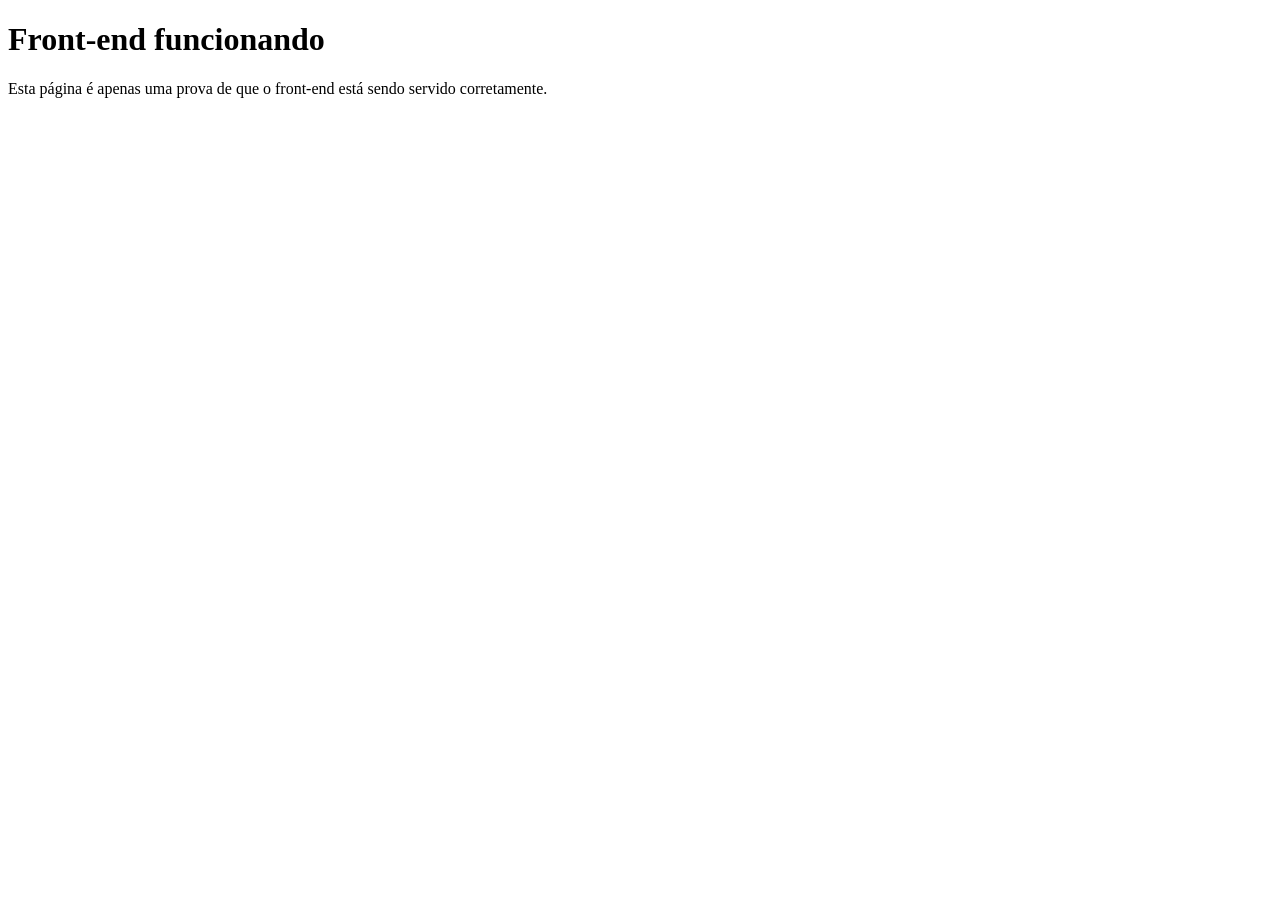
==== front/index.html @ 50116304 "Atualizações na Estrutura do Projeto" ====
<!DOCTYPE html>
<html lang="pt-br">
<head>
    <meta charset="UTF-8">
    <meta name="viewport" content="width=device-width, initial-scale=1.0">
    <title>Restaurante System</title>
</head>
<body>
    <h1>Front-end funcionando</h1>
    <p>Esta página é apenas uma prova de que o front-end está sendo servido corretamente.</p>
</body>
</html>
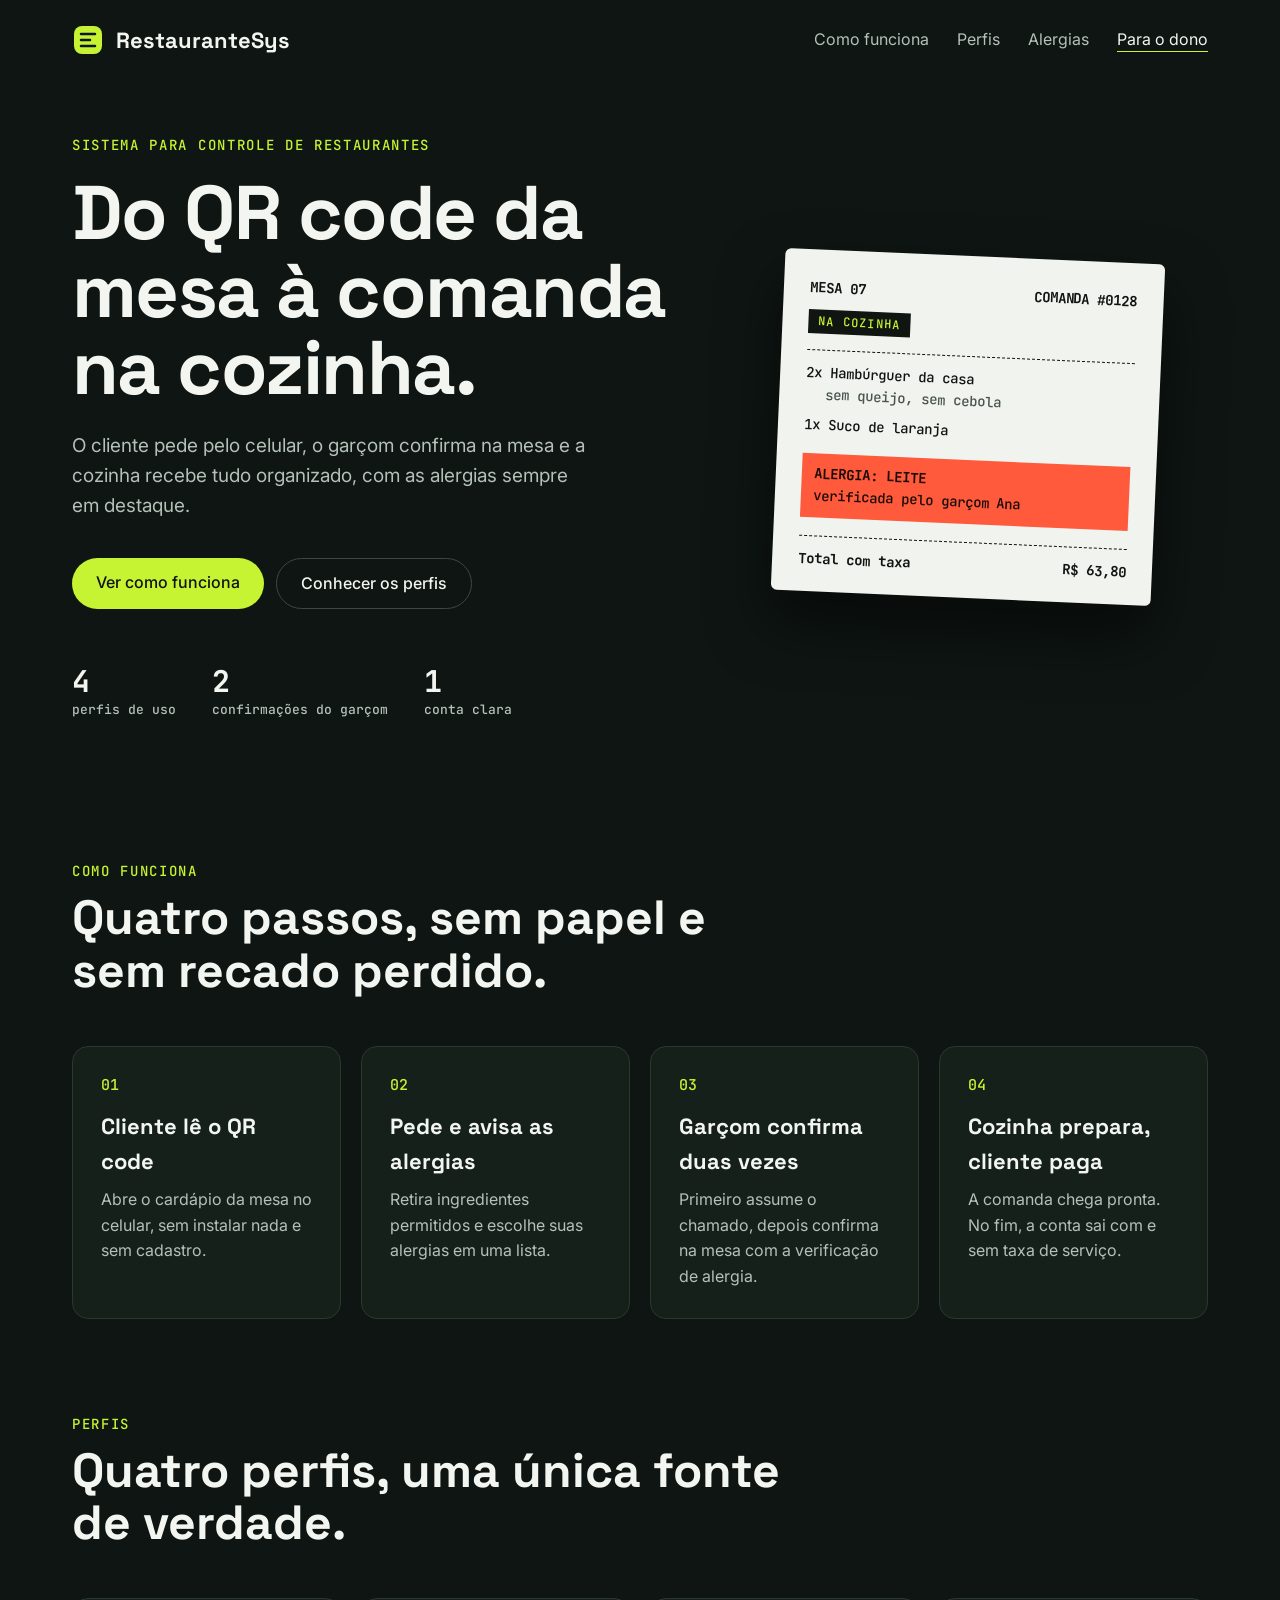
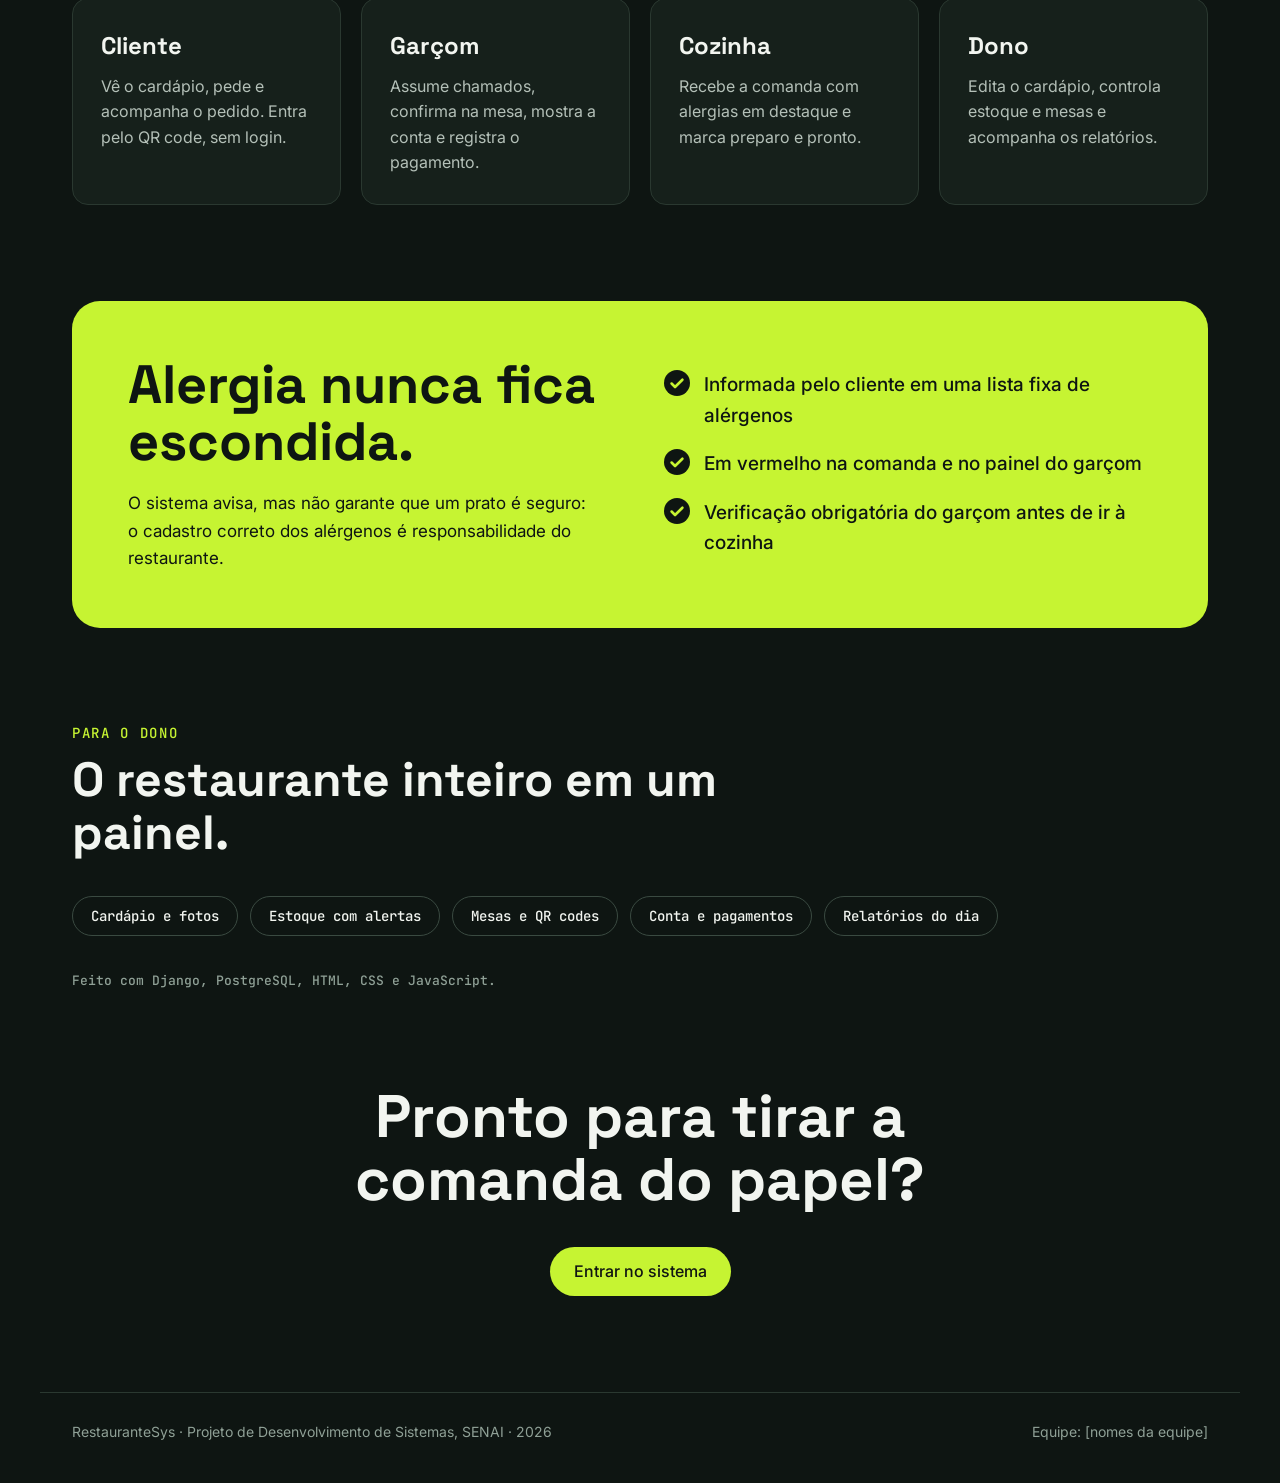
==== commit fb197ed0: "Salva alteracoes pendentes do front" ====
--- a/front/index.html
+++ b/front/index.html
@@ -1,12 +1,162 @@
 <!DOCTYPE html>
-<html lang="pt-br">
+<html lang="pt-BR">
 <head>
-    <meta charset="UTF-8">
-    <meta name="viewport" content="width=device-width, initial-scale=1.0">
-    <title>Restaurante System</title>
+  <meta charset="UTF-8">
+  <meta name="viewport" content="width=device-width, initial-scale=1">
+  <meta name="description" content="RestauranteSys: sistema para controle de restaurantes, do QR code da mesa à comanda na cozinha, com as alergias sempre em destaque.">
+  <title>RestauranteSys</title>
+  <link rel="preconnect" href="https://fonts.googleapis.com">
+  <link rel="preconnect" href="https://fonts.gstatic.com" crossorigin>
+  <link href="https://fonts.googleapis.com/css2?family=Inter:wght@400;500&family=JetBrains+Mono:wght@500;700&family=Space+Grotesk:wght@500;700&display=swap" rel="stylesheet">
+  <link rel="stylesheet" href="css/style.css">
 </head>
 <body>
-    <h1>Front-end funcionando</h1>
-    <p>Esta página é apenas uma prova de que o front-end está sendo servido corretamente.</p>
+  <a class="pular" href="#principal">Ir para o conteúdo</a>
+  
+  <header class="wrap barra">
+    <a class="logo" href="#topo">
+      <svg width="32" height="32" viewBox="0 0 32 32" aria-hidden="true">
+        <rect x="2" y="2" width="28" height="28" rx="8" class="logo__fundo"/>
+        <path d="M9 10h14M9 16h9M9 22h14" class="logo__traco"/>
+      </svg>
+      RestauranteSys
+    </a>
+    <nav class="nav" aria-label="Seções da página">
+      <a href="#como">Como funciona</a>
+      <a href="#perfis">Perfis</a>
+      <a href="#alergias">Alergias</a>
+      <a href="#dono">Para o dono</a>
+    </nav>
+  </header>
+
+  <main id="principal">
+    <section id="topo" class="wrap hero">
+      <div class="hero__texto">
+        <p class="rotulo">SISTEMA PARA CONTROLE DE RESTAURANTES</p>
+        <h1>Do QR code da mesa à comanda na cozinha.</h1>
+        <p class="hero__sub">O cliente pede pelo celular, o garçom confirma na mesa e a cozinha recebe tudo organizado, com as alergias sempre em destaque.</p>
+        <div class="hero__acoes">
+          <a class="btn btn--principal" href="#como">Ver como funciona</a>
+          <a class="btn btn--contorno" href="#perfis">Conhecer os perfis</a>
+        </div>
+        <div class="numeros">
+          <span><b>4</b>perfis de uso</span>
+          <span><b>2</b>confirmações do garçom</span>
+          <span><b>1</b>conta clara</span>
+        </div>
+      </div>
+      <div class="hero__cupom">
+        <div class="cupom" role="img" aria-label="Exemplo de comanda: mesa 7, dois hambúrgueres da casa sem queijo e sem cebola, um suco de laranja, alergia a leite verificada pelo garçom, total com taxa de 63 reais e 80 centavos.">
+          <div class="cupom__topo"><span>MESA 07</span><span>COMANDA #0128</span></div>
+          <div class="cupom__estado">NA COZINHA</div>
+          <div class="cupom__itens">
+            <div>2x Hambúrguer da casa</div>
+            <div class="cupom__obs">sem queijo, sem cebola</div>
+            <div class="cupom__item">1x Suco de laranja</div>
+          </div>
+          <div class="cupom__alergia">ALERGIA: LEITE<br><span>verificada pelo garçom Ana</span></div>
+          <div class="cupom__total"><span>Total com taxa</span><span>R$ 63,80</span></div>
+        </div>
+      </div>
+    </section>
+
+    <section id="como" class="wrap secao">
+      <p class="rotulo">COMO FUNCIONA</p>
+      <h2>Quatro passos, sem papel e sem recado perdido.</h2>
+      <div class="grade">
+        <article class="card">
+          <div class="passo">01</div>
+          <h3>Cliente lê o QR code</h3>
+          <p>Abre o cardápio da mesa no celular, sem instalar nada e sem cadastro.</p>
+        </article>
+        <article class="card">
+          <div class="passo">02</div>
+          <h3>Pede e avisa as alergias</h3>
+          <p>Retira ingredientes permitidos e escolhe suas alergias em uma lista.</p>
+        </article>
+        <article class="card">
+          <div class="passo">03</div>
+          <h3>Garçom confirma duas vezes</h3>
+          <p>Primeiro assume o chamado, depois confirma na mesa com a verificação de alergia.</p>
+        </article>
+        <article class="card">
+          <div class="passo">04</div>
+          <h3>Cozinha prepara, cliente paga</h3>
+          <p>A comanda chega pronta. No fim, a conta sai com e sem taxa de serviço.</p>
+        </article>
+      </div>
+    </section>
+
+    <section id="perfis" class="wrap secao">
+      <p class="rotulo">PERFIS</p>
+      <h2>Quatro perfis, uma única fonte de verdade.</h2>
+      <div class="grade">
+        <article class="card">
+          <h3 class="card__titulo">Cliente</h3>
+          <p>Vê o cardápio, pede e acompanha o pedido. Entra pelo QR code, sem login.</p>
+        </article>
+        <article class="card">
+          <h3 class="card__titulo">Garçom</h3>
+          <p>Assume chamados, confirma na mesa, mostra a conta e registra o pagamento.</p>
+        </article>
+        <article class="card">
+          <h3 class="card__titulo">Cozinha</h3>
+          <p>Recebe a comanda com alergias em destaque e marca preparo e pronto.</p>
+        </article>
+        <article class="card">
+          <h3 class="card__titulo">Dono</h3>
+          <p>Edita o cardápio, controla estoque e mesas e acompanha os relatórios.</p>
+        </article>
+      </div>
+    </section>
+
+    <section id="alergias" class="wrap secao">
+      <div class="destaque">
+        <div class="destaque__texto">
+          <h2>Alergia nunca fica escondida.</h2>
+          <p>O sistema avisa, mas não garante que um prato é seguro: o cadastro correto dos alérgenos é responsabilidade do restaurante.</p>
+        </div>
+        <ul class="checks">
+          <li>
+            <svg width="26" height="26" viewBox="0 0 24 24" aria-hidden="true"><circle cx="12" cy="12" r="12" class="check__fundo"/><path d="M7 12.5l3.2 3.2L17 9" class="check__traco"/></svg>
+            <span>Informada pelo cliente em uma lista fixa de alérgenos</span>
+          </li>
+          <li>
+            <svg width="26" height="26" viewBox="0 0 24 24" aria-hidden="true"><circle cx="12" cy="12" r="12" class="check__fundo"/><path d="M7 12.5l3.2 3.2L17 9" class="check__traco"/></svg>
+            <span>Em vermelho na comanda e no painel do garçom</span>
+          </li>
+          <li>
+            <svg width="26" height="26" viewBox="0 0 24 24" aria-hidden="true"><circle cx="12" cy="12" r="12" class="check__fundo"/><path d="M7 12.5l3.2 3.2L17 9" class="check__traco"/></svg>
+            <span>Verificação obrigatória do garçom antes de ir à cozinha</span>
+          </li>
+        </ul>
+      </div>
+    </section>
+
+    <section id="dono" class="wrap secao">
+      <p class="rotulo">PARA O DONO</p>
+      <h2>O restaurante inteiro em um painel.</h2>
+      <ul class="chips">
+        <li>Cardápio e fotos</li>
+        <li>Estoque com alertas</li>
+        <li>Mesas e QR codes</li>
+        <li>Conta e pagamentos</li>
+        <li>Relatórios do dia</li>
+      </ul>
+      <p class="tecnologia">Feito com Django, PostgreSQL, HTML, CSS e JavaScript.</p>
+    </section>
+
+    <section class="wrap chamada">
+      <h2>Pronto para tirar a comanda do papel?</h2>
+      <a class="btn btn--principal" href="#topo">Entrar no sistema</a>
+    </section>
+  </main>
+
+  <footer class="wrap rodape">
+    <span>RestauranteSys · Projeto de Desenvolvimento de Sistemas, SENAI · <span id="ano"></span></span>
+    <span>Equipe: [nomes da equipe]</span>
+  </footer>
+
+  <script src="js/indexScript.js"></script>
 </body>
-</html>
+</html>
--- a/front/css/style.css
+++ b/front/css/style.css
@@ -0,0 +1,487 @@
+/* RestauranteSys: página de apresentação (index) */
+
+:root {
+  --fundo: #0e1512;
+  --card: #16201b;
+  --borda: #2a3830;
+  --borda-forte: #3a4a41;
+  --texto: #f2f5f0;
+  --suave: #b4c0b8;
+  --mudo: #8fa096;
+  --destaque: #c6f432;
+  --destaque-claro: #e2ff8a;
+  --alerta: #ff5a3c;
+  --papel: #f1f3ee;
+  --tinta: #101512;
+  --fonte-texto: Inter, system-ui, -apple-system, "Segoe UI", Arial, sans-serif;
+  --fonte-titulo: "Space Grotesk", var(--fonte-texto);
+  --fonte-mono: "JetBrains Mono", ui-monospace, Consolas, monospace;
+}
+
+* { 
+  box-sizing: border-box; 
+}
+
+html { 
+  scroll-behavior: smooth; 
+  scroll-padding-top: 1rem; 
+}
+
+body {
+  margin: 0;
+  background: var(--fundo);
+  color: var(--texto);
+  font-family: var(--fonte-texto);
+  font-size: 1.0625rem;
+  line-height: 1.6;
+}
+
+h1, h2, h3 {
+  margin: 0;
+  font-family: var(--fonte-titulo);
+  font-weight: 700;
+}
+
+p { 
+  margin: 0; 
+}
+
+ul { 
+  margin: 0; 
+  padding: 0; 
+  list-style: none; 
+}
+
+a { 
+  color: var(--destaque); 
+}
+
+a:hover { 
+  color: var(--destaque-claro); 
+}
+
+a:focus-visible, 
+.btn:focus-visible {
+  outline: 3px solid var(--destaque);
+  outline-offset: 3px;
+}
+
+.wrap {
+  max-width: 1200px;
+  margin: 0 auto;
+  padding-left: 2rem;
+  padding-right: 2rem;
+}
+
+.pular {
+  position: absolute;
+  left: 1rem;
+  top: -4rem;
+  padding: 0.75rem 1rem;
+  background: var(--destaque);
+  color: var(--tinta);
+  border-radius: 8px;
+  z-index: 10;
+}
+
+.pular:focus { 
+  top: 1rem; 
+}
+
+/* Barra do topo */
+.barra {
+  display: flex;
+  align-items: center;
+  justify-content: space-between;
+  flex-wrap: wrap;
+  gap: 1rem;
+  padding-top: 1.5rem;
+  padding-bottom: 1.5rem;
+}
+
+.logo {
+  display: flex;
+  align-items: center;
+  gap: 0.75rem;
+  color: var(--texto);
+  font: 700 1.375rem var(--fonte-titulo);
+  text-decoration: none;
+}
+
+.logo:hover { 
+  color: var(--texto); 
+}
+
+.logo__fundo { 
+  fill: var(--destaque); 
+}
+
+.logo__traco { 
+  stroke: var(--fundo); 
+  stroke-width: 2.5; 
+  stroke-linecap: round; 
+  fill: none; 
+}
+
+.nav { 
+  display: flex; 
+  flex-wrap: wrap; 
+  gap: 1.75rem; 
+  font-size: 1rem; 
+}
+
+.nav a { 
+  color: var(--suave); 
+  text-decoration: none; 
+}
+
+.nav a:hover, 
+.nav a.ativo { 
+  color: var(--texto); 
+}
+
+.nav a.ativo { 
+  text-decoration: underline; 
+  text-decoration-color: var(--destaque); 
+  text-underline-offset: 6px; 
+}
+
+/* Botões */
+.btn {
+  display: inline-block;
+  min-height: 44px;
+  padding: 0.95rem 1.5rem;
+  border-radius: 999px;
+  font: 500 1rem/1.2 var(--fonte-texto);
+  text-decoration: none;
+}
+
+.btn--principal { 
+  background: var(--destaque); 
+  color: var(--tinta); 
+}
+
+.btn--principal:hover { 
+  background: var(--destaque-claro); 
+  color: var(--tinta); 
+}
+
+.btn--contorno { 
+  border: 1px solid var(--borda-forte); 
+  color: var(--texto); 
+}
+
+.btn--contorno:hover { 
+  border-color: var(--texto); 
+  color: var(--texto); 
+}
+
+/* Textos de apoio */
+.rotulo {
+  margin-bottom: 0.75rem;
+  color: var(--destaque);
+  font: 500 0.875rem var(--fonte-mono);
+  letter-spacing: 0.12em;
+}
+
+/* Hero */
+.hero {
+  display: flex;
+  flex-wrap: wrap;
+  align-items: center;
+  gap: 3.5rem;
+  padding-top: 3.5rem;
+  padding-bottom: 6.5rem;
+}
+
+.hero__texto { 
+  flex: 1 1 460px; 
+  min-width: 0; 
+}
+
+.hero__texto .rotulo { 
+  margin-bottom: 1.25rem; 
+}
+
+.hero h1 {
+  font-size: clamp(2.5rem, 6vw, 4.75rem);
+  line-height: 1.02;
+  letter-spacing: -0.02em;
+}
+
+.hero__sub { 
+  margin-top: 1.5rem; 
+  max-width: 520px; 
+  color: var(--suave); 
+  font-size: 1.1875rem; 
+}
+
+.hero__acoes { 
+  display: flex; 
+  flex-wrap: wrap; 
+  gap: 0.75rem; 
+  margin-top: 2.25rem; 
+}
+
+.numeros {
+  display: flex;
+  flex-wrap: wrap;
+  gap: 2.25rem;
+  margin-top: 3.25rem;
+  color: var(--suave);
+  font: 500 0.8125rem var(--fonte-mono);
+}
+
+.numeros b { 
+  display: block; 
+  color: var(--texto); 
+  font-size: 1.875rem; 
+}
+
+/* Comanda (cupom) */
+.hero__cupom { 
+  flex: 1 1 340px; 
+  display: flex; 
+  justify-content: center; 
+}
+
+.cupom {
+  width: 100%;
+  max-width: 380px;
+  padding: 1.75rem 1.625rem 1.375rem;
+  background: var(--papel);
+  color: var(--tinta);
+  border-radius: 6px;
+  font: 500 0.875rem/1.55 var(--fonte-mono);
+  transform: rotate(2.5deg);
+  box-shadow: 0 30px 60px rgba(0, 0, 0, 0.5);
+}
+
+.cupom__topo { 
+  display: flex; 
+  justify-content: space-between; 
+  font-weight: 700; 
+}
+
+.cupom__estado {
+  display: inline-block;
+  margin: 0.625rem 0 1rem;
+  padding: 0.1875rem 0.625rem;
+  background: var(--tinta);
+  color: var(--destaque);
+  font-size: 0.75rem;
+  letter-spacing: 0.1em;
+}
+
+.cupom__itens { 
+  padding-top: 0.75rem; 
+  border-top: 1px dashed var(--tinta); 
+}
+
+.cupom__obs { 
+  padding-left: 1.25rem; 
+  color: #4a554f; 
+}
+
+.cupom__item { 
+  margin-top: 0.5rem; 
+}
+
+.cupom__alergia {
+  margin: 1.125rem 0;
+  padding: 0.625rem 0.75rem;
+  background: var(--alerta);
+  color: #1a0b07;
+  font-weight: 700;
+}
+
+.cupom__alergia span { 
+  font-weight: 500; 
+}
+
+.cupom__total {
+  display: flex;
+  justify-content: space-between;
+  padding-top: 0.75rem;
+  border-top: 1px dashed var(--tinta);
+  font-weight: 700;
+}
+
+/* Seções */
+.secao { 
+  padding-bottom: 6rem; 
+}
+
+.secao h2 { 
+  max-width: 720px; 
+  font-size: clamp(2rem, 4vw, 3rem); 
+  line-height: 1.1; 
+}
+
+#como { 
+  padding-top: 2.5rem; 
+}
+
+.grade {
+  display: grid;
+  grid-template-columns: repeat(auto-fit, minmax(240px, 1fr));
+  gap: 1.25rem;
+  margin-top: 3rem;
+}
+
+.card {
+  padding: 1.75rem;
+  background: var(--card);
+  border: 1px solid var(--borda);
+  border-radius: 16px;
+}
+
+.card h3 { 
+  margin: 0.875rem 0 0.5rem; 
+  font-size: 1.375rem; 
+}
+
+.card .card__titulo { 
+  margin-top: 0; 
+  font-size: 1.5rem; 
+}
+
+.card p { 
+  color: var(--suave); 
+  font-size: 1rem; 
+}
+
+.passo { 
+  color: var(--destaque); 
+  font: 500 0.9375rem var(--fonte-mono); 
+}
+
+/* Bloco de alergias */
+.destaque {
+  display: flex;
+  flex-wrap: wrap;
+  align-items: center;
+  gap: 3rem;
+  padding: 3.5rem;
+  background: var(--destaque);
+  color: var(--fundo);
+  border-radius: 28px;
+}
+
+.destaque__texto { 
+  flex: 1 1 360px; 
+  min-width: 0; 
+}
+
+.secao .destaque h2 { 
+  font-size: clamp(2.125rem, 4.5vw, 3.375rem); 
+  line-height: 1.05; 
+}
+
+.destaque__texto p { 
+  max-width: 460px; 
+  margin-top: 1.25rem; 
+}
+
+.checks { 
+  flex: 1 1 360px; 
+  display: flex; 
+  flex-direction: column; 
+  gap: 1.125rem; 
+  min-width: 0; 
+}
+
+.checks li { 
+  display: flex; 
+  align-items: flex-start; 
+  gap: 0.875rem; 
+  font-size: 1.1875rem; 
+  font-weight: 500; 
+}
+
+.checks svg { 
+  flex: none; 
+}
+
+.check__fundo { 
+  fill: var(--fundo); 
+}
+
+.check__traco { 
+  stroke: var(--destaque); 
+  stroke-width: 2.4; 
+  fill: none; 
+  stroke-linecap: round; 
+  stroke-linejoin: round; 
+}
+
+/* Para o dono */
+.chips { 
+  display: flex; 
+  flex-wrap: wrap; 
+  gap: 0.75rem; 
+  margin-top: 2.25rem; 
+}
+
+.chips li {
+  padding: 0.625rem 1.125rem;
+  border: 1px solid var(--borda-forte);
+  border-radius: 999px;
+  font: 500 0.875rem var(--fonte-mono);
+}
+
+.tecnologia { 
+  margin-top: 2.25rem; 
+  color: var(--mudo); 
+  font: 500 0.8125rem var(--fonte-mono); 
+}
+
+/* Chamada final */
+.chamada { 
+  padding-bottom: 6rem; 
+  text-align: center; 
+}
+
+.chamada h2 { 
+  max-width: 760px; 
+  margin: 0 auto 2.25rem; 
+  font-size: clamp(2.125rem, 5vw, 3.75rem); 
+  line-height: 1.05; 
+}
+
+/* Rodapé */
+.rodape {
+  display: flex;
+  flex-wrap: wrap;
+  justify-content: space-between;
+  gap: 0.75rem;
+  padding-top: 1.75rem;
+  padding-bottom: 2.5rem;
+  border-top: 1px solid var(--borda);
+  color: var(--mudo);
+  font-size: 0.875rem;
+}
+
+/* Telas pequenas */
+@media (max-width: 640px) {
+  .wrap { 
+    padding-left: 1.25rem; 
+    padding-right: 1.25rem; 
+  }
+  .hero { 
+    padding-bottom: 4rem; 
+  }
+  .destaque { 
+    padding: 2rem 1.5rem; 
+    border-radius: 20px; 
+  }
+  .secao, .chamada { 
+    padding-bottom: 4rem; 
+  }
+}
+
+@media (prefers-reduced-motion: reduce) {
+  html { 
+    scroll-behavior: auto; 
+  }
+}
